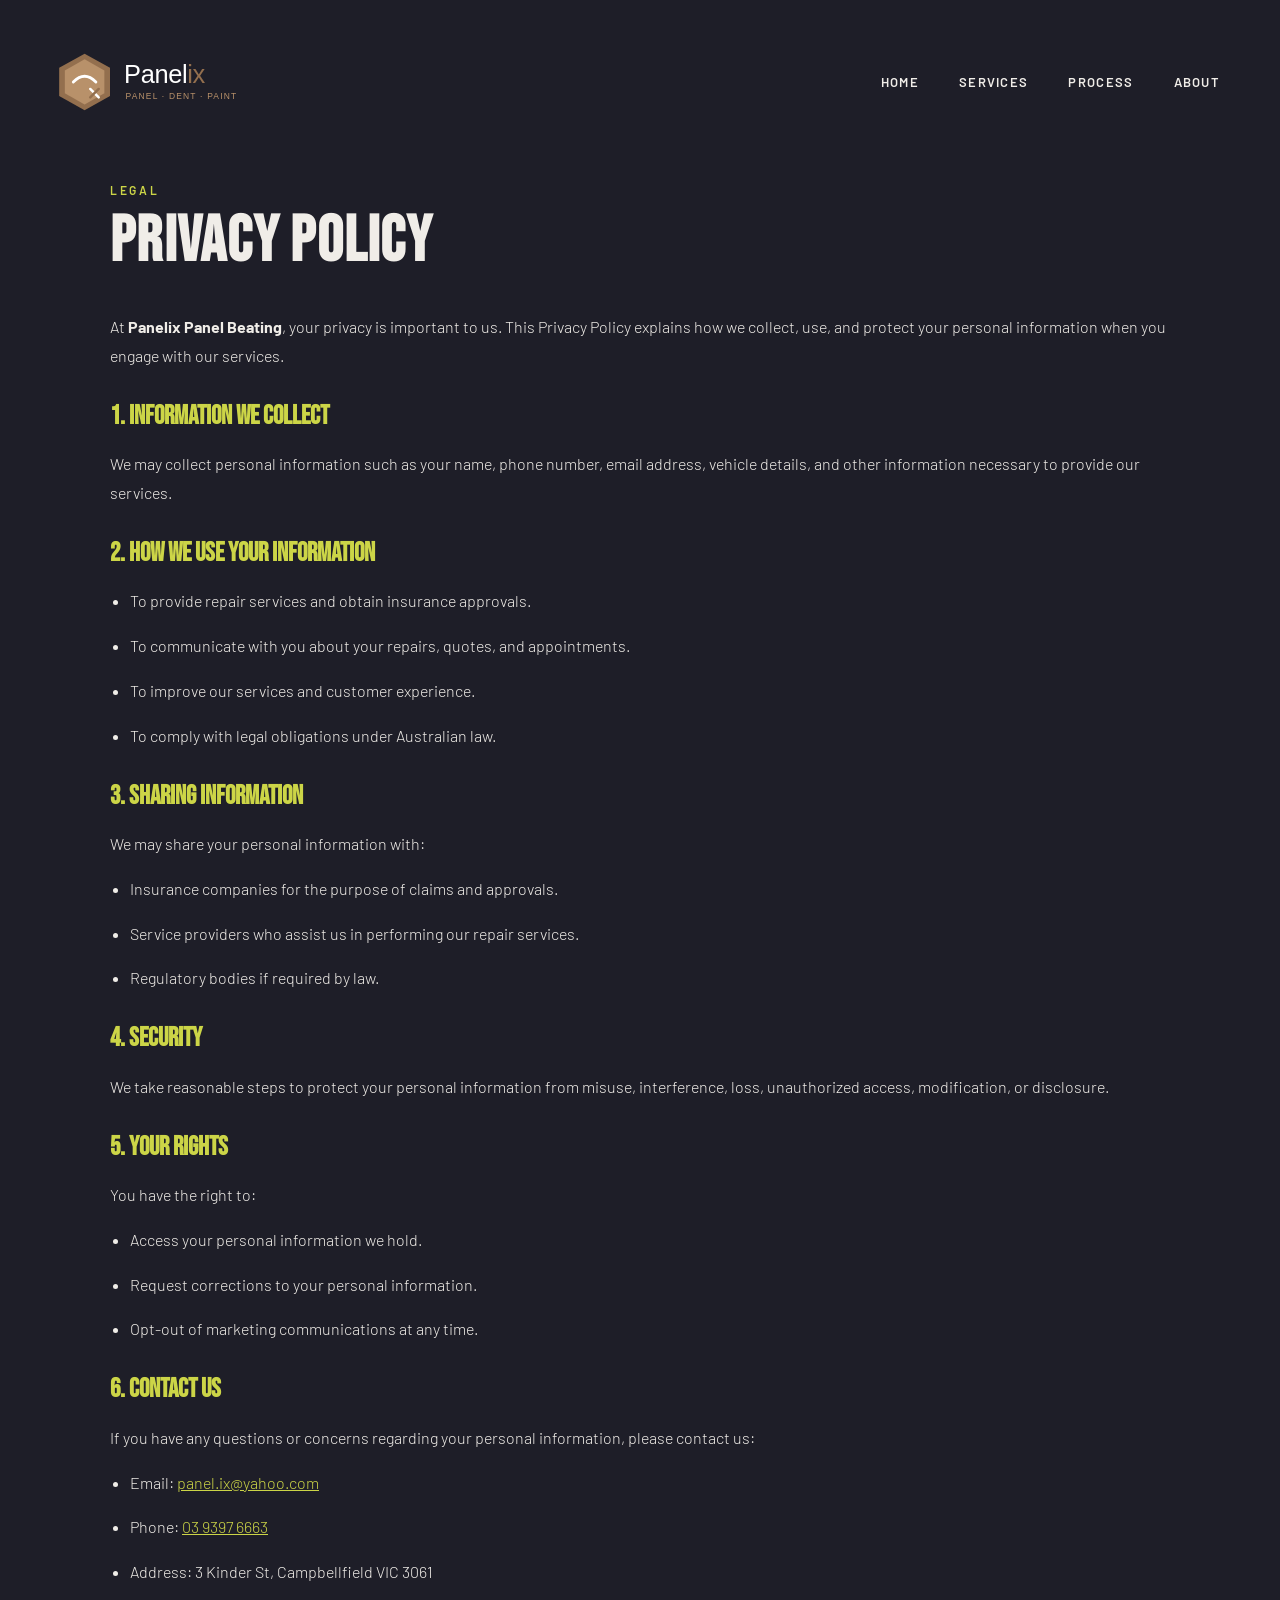
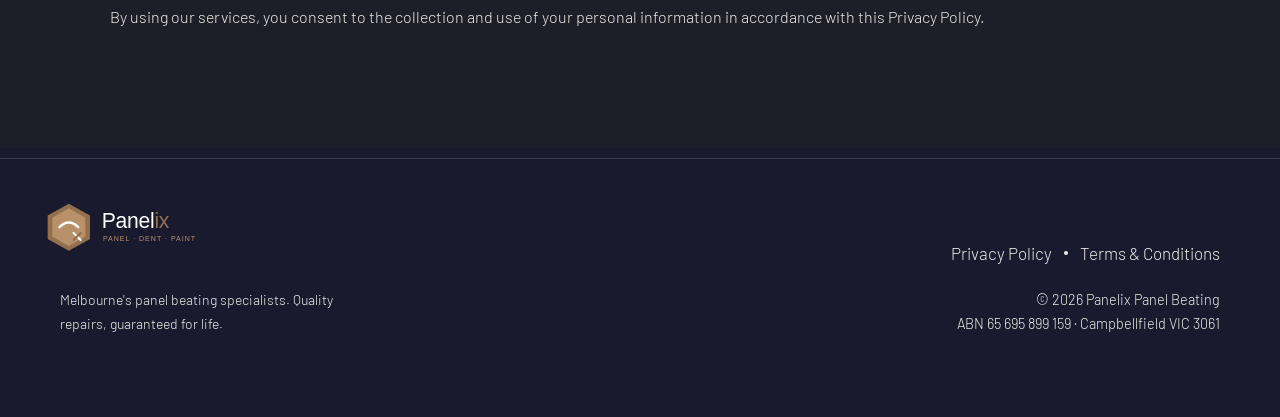
==== privacy.html @ 253bd494 "main pages updated" ====
<!DOCTYPE html>
<html lang="en">
<head>
  <meta charset="UTF-8" />
  <meta name="viewport" content="width=device-width, initial-scale=1.0" />
  <title>Panelix: Privacy </title>
  <link rel="stylesheet" href="css_sheet/styles.css" />
  <link rel="preconnect" href="https://fonts.googleapis.com" />
  <link rel="preconnect" href="https://fonts.gstatic.com" crossorigin />
  <link href="https://fonts.googleapis.com/css2?family=Bebas+Neue&family=Barlow:ital,wght@0,300;0,400;0,600;1,300&display=swap" rel="stylesheet" />
</head>
<body>

  <!-- NAV -->
  <nav class="nav" id="navbar">

      <a href="index.html" class="logo">
        <img src="images/logo.svg"  alt="AI Privacy Consultancy Logo" class="logo-img">
      </a>

    <ul class="nav__links">
      <li><a href="index.html">Home</a></li>
      <li><a href="services.html">Services</a></li>
      <li><a href="process.html">Process</a></li>
      <li><a href="about.html">About</a></li>
    </ul>

    <button class="nav__hamburger" id="hamburger" aria-label="Toggle menu">
      <span></span><span></span><span></span>
    </button>
  </nav>

  <!-- Mobile Menu -->


  

  <!-- STATS STRIP -->

  <section class="privacy-policy" id="privacy-policy">
  <div class="section-header" style="margin-top: 80px; margin-left: 50px;">
    <p class="section-label">Legal</p>
    <h2 class="section-title">Privacy Policy</h2>
  </div>

  <div class="policy-content" style="margin-left: 50px; margin-right: 50px;">
    <p>At <strong>Panelix Panel Beating</strong>, your privacy is important to us. This Privacy Policy explains how we collect, use, and protect your personal information when you engage with our services.</p>

    <h3>1. Information We Collect</h3>
    <p>We may collect personal information such as your name, phone number, email address, vehicle details, and other information necessary to provide our services.</p>

    <h3>2. How We Use Your Information</h3>
    <ul>
      <li>To provide repair services and obtain insurance approvals.</li>
      <li>To communicate with you about your repairs, quotes, and appointments.</li>
      <li>To improve our services and customer experience.</li>
      <li>To comply with legal obligations under Australian law.</li>
    </ul>

    <h3>3. Sharing Information</h3>
    <p>We may share your personal information with:</p>
    <ul>
      <li>Insurance companies for the purpose of claims and approvals.</li>
      <li>Service providers who assist us in performing our repair services.</li>
      <li>Regulatory bodies if required by law.</li>
    </ul>

    <h3>4. Security</h3>
    <p>We take reasonable steps to protect your personal information from misuse, interference, loss, unauthorized access, modification, or disclosure.</p>

    <h3>5. Your Rights</h3>
    <p>You have the right to:</p>
    <ul>
      <li>Access your personal information we hold.</li>
      <li>Request corrections to your personal information.</li>
      <li>Opt-out of marketing communications at any time.</li>
    </ul>

    <h3>6. Contact Us</h3>
    <p>If you have any questions or concerns regarding your personal information, please contact us:</p>
    <ul>
      <li>Email: <a href="mailto:panel.ix@yahoo.com">panel.ix@yahoo.com</a></li>
      <li>Phone: <a href="tel:0393976663">03 9397 6663</a></li>
      <li>Address: 3 Kinder St, Campbellfield VIC 3061</li>
    </ul>

    <p>By using our services, you consent to the collection and use of your personal information in accordance with this Privacy Policy.</p>
  </div>
</section>
  
 <!-- FOOTER -->
<footer class="footer">
  <div class="footer__top" style="margin-top: -40px;">

    <!-- LEFT -->
    <div class="footer__brand">
      <a href="index.html" class="logo">
        <img src="images/logo.svg" alt="Panelix" class="logo-img">
      </a>
      <p>
        Melbourne's panel beating specialists. 
        Quality repairs, guaranteed for life.
      </p>
    </div>

    <!-- RIGHT -->
    <div class="footer__right" style="margin-top: 60px;">
      <div class="footer__bottom-links">
        <a href="privacy.html">Privacy Policy</a>
        <span class="footer__bottom-dot"></span>
        <a href="terms.html">Terms &amp; Conditions</a>
      </div>

      <div class="footer__bottom-info">
        <p>© 2026 Panelix Panel Beating</p>
        <p>ABN 65 695 899 159 · Campbellfield VIC 3061</p>
      </div>
    </div>

  </div>
</footer>

  <script>
    // NAV scroll effect
    const navbar = document.getElementById('navbar');
    window.addEventListener('scroll', () => {
      navbar.classList.toggle('nav--scrolled', window.scrollY > 60);
    });

    // Hamburger menu
    const hamburger = document.getElementById('hamburger');
    const mobileMenu = document.getElementById('mobileMenu');
    hamburger.addEventListener('click', () => {
      hamburger.classList.toggle('open');
      mobileMenu.classList.toggle('open');
    });
    document.querySelectorAll('.mobile-link').forEach(link => {
      link.addEventListener('click', () => {
        hamburger.classList.remove('open');
        mobileMenu.classList.remove('open');
      });
    });

    // Scroll reveal
    const revealEls = document.querySelectorAll('.reveal');
    const revealObserver = new IntersectionObserver((entries) => {
      entries.forEach(e => {
        if (e.isIntersecting) {
          e.target.classList.add('revealed');
          revealObserver.unobserve(e.target);
        }
      });
    }, { threshold: 0.12 });
    revealEls.forEach(el => revealObserver.observe(el));

    // Counter animation
    const counters = document.querySelectorAll('.counter');
    const counterObserver = new IntersectionObserver((entries) => {
      entries.forEach(e => {
        if (e.isIntersecting) {
          const target = +e.target.dataset.target;
          let current = 0;
          const step = target / 60;
          const tick = () => {
            current = Math.min(current + step, target);
            e.target.textContent = Math.floor(current).toLocaleString() + (target >= 100 ? '' : '+');
            if (current < target) requestAnimationFrame(tick);
            else e.target.textContent = target.toLocaleString() + (target < 100 ? '+' : (target === 98 ? '%' : '+'));
          };
          tick();
          counterObserver.unobserve(e.target);
        }
      });
    }, { threshold: 0.5 });
    counters.forEach(c => counterObserver.observe(c));

    // Spark particles
    const sparksContainer = document.getElementById('sparks');
    function createSpark() {
      const spark = document.createElement('div');
      spark.className = 'spark';
      spark.style.left = Math.random() * 100 + '%';
      spark.style.animationDuration = (Math.random() * 2 + 1) + 's';
      spark.style.animationDelay = Math.random() * 0.5 + 's';
      spark.style.width = spark.style.height = (Math.random() * 4 + 2) + 'px';
      sparksContainer.appendChild(spark);
      spark.addEventListener('animationend', () => spark.remove());
    }
    setInterval(createSpark, 300);

    // Form submit
    document.getElementById('contactForm').addEventListener('submit', function(e) {
      e.preventDefault();
      document.getElementById('formSuccess').classList.add('visible');
      this.reset();
      setTimeout(() => document.getElementById('formSuccess').classList.remove('visible'), 5000);
    });

    // Smooth scroll for anchor links
    document.querySelectorAll('a[href^="#"]').forEach(anchor => {
      anchor.addEventListener('click', function(e) {
        e.preventDefault();
        const target = document.querySelector(this.getAttribute('href'));
        if (target) target.scrollIntoView({ behavior: 'smooth', block: 'start' });
      });
    });
  </script>
</body>
</html>
---- css_sheet/styles.css ----
/* ======================================
   IRONFORGE PANEL BEATING — STYLESHEET
   ====================================== */

/* --- TOKENS --- */
:root {
  --steel-darkest: #1a1a2e;
  --steel-dark: #14141a;
  --steel-mid: #1e1e28;
  --steel-light: #2c2c3a;
  --steel-border: #3a3a4a;
  --spark: #ccd547;
  --spark-bright: #fb923c;
  --spark-glow: rgba(249, 115, 22, 0.25);
  --text-primary: #f0ede8;
  --text-secondary: #f0ede8;
  --text-muted: #f0ede8;
  --font-display: 'Bebas Neue', sans-serif;
  --font-body: 'Barlow', sans-serif;
  --radius: 4px;
  --transition: 0.35s cubic-bezier(0.25, 0.46, 0.45, 0.94);
}

/* --- RESET --- */
*, *::before, *::after { box-sizing: border-box; margin: 0; padding: 0; }
html { scroll-behavior: smooth; }
body {
  background: var(--steel-darkest);
  color: var(--text-primary);
  font-family: var(--font-body);
  font-weight: 300;
  font-size: 17px;
  line-height: 1.7;
  overflow-x: hidden;
}
a { color: inherit; text-decoration: none; }
img { display: block; max-width: 100%; }
ul { list-style: none; }
input, textarea, select {
  font-family: var(--font-body);
  font-size: 15px;
}

/* --- SCROLLBAR --- */
::-webkit-scrollbar { width: 6px; }
::-webkit-scrollbar-track { background: var(--steel-dark); }
::-webkit-scrollbar-thumb { background: var(--spark); border-radius: 3px; }

/* ======================================
   TYPOGRAPHY HELPERS
   ====================================== */
.section-label {
  font-family: var(--font-body);
  font-size: 12px;
  font-weight: 600;
  letter-spacing: 0.22em;
  text-transform: uppercase;
  color: var(--spark);
  margin-bottom: 16px;
}
.section-title {
  font-family: var(--font-display);
  font-size: clamp(3rem, 6vw, 5.5rem);
  line-height: 0.95;
  letter-spacing: 0.02em;
  color: var(--text-primary);
  margin-bottom: 32px;
}
.section-title span {
  color: var(--spark);
}

/* ======================================
   REVEAL ANIMATIONS
   ====================================== */
.reveal {
  opacity: 0;
  transform: translateY(36px);
  transition: opacity 0.7s ease, transform 0.7s ease;
}
.reveal--delay-1 { transition-delay: 0.12s; }
.reveal--delay-2 { transition-delay: 0.24s; }
.reveal--delay-3 { transition-delay: 0.36s; }
.revealed {
  opacity: 1;
  transform: translateY(0);
}

/* ======================================
   BUTTONS
   ====================================== */
.btn {
  display: inline-flex;
  align-items: center;
  gap: 10px;
  padding: 14px 34px;
  font-family: var(--font-body);
  font-size: 14px;
  font-weight: 600;
  letter-spacing: 0.1em;
  text-transform: uppercase;
  border-radius: var(--radius);
  cursor: pointer;
  transition: var(--transition);
  border: 2px solid transparent;
  position: relative;
  overflow: hidden;
}
.btn::after {
  content: '';
  position: absolute;
  inset: 0;
  background: rgba(255,255,255,0.06);
  opacity: 0;
  transition: opacity 0.2s;
}
.btn:hover::after { opacity: 1; }
.btn--primary {
  background: var(--spark);
  color: #000;
  border-color: var(--spark);
}
.btn--primary:hover {
  background: var(--spark-bright);
  border-color: var(--spark-bright);
  transform: translateY(-2px);
  box-shadow: 0 8px 30px var(--spark-glow);
}
.btn--ghost {
  background: transparent;
  color: var(--text-primary);
  border-color: var(--steel-border);
}
.btn--ghost:hover {
  border-color: var(--spark);
  color: var(--spark);
  transform: translateY(-2px);
}
.btn--full { width: 100%; justify-content: center; }

/* ======================================
   NAVBAR
   ====================================== */
.nav {
  position: fixed;
  top: 0; left: 0; right: 0;
  z-index: 100;
  display: flex;
  align-items: center;
  justify-content: space-between;
  padding: 24px 60px;
  transition: background 0.4s ease, padding 0.4s ease, box-shadow 0.4s ease;
}
.nav--scrolled {
  background: rgba(13, 13, 15, 0.95);
  backdrop-filter: blur(12px);
  padding: 16px 60px;
  box-shadow: 0 4px 40px rgba(0,0,0,0.6);
  border-bottom: 1px solid var(--steel-border);
}
.nav__logo {
  display: flex;
  align-items: center;
  gap: 10px;
  font-family: var(--font-display);
  font-size: 1.8rem;
  letter-spacing: 0.05em;
  color: var(--text-primary);
}
.nav__logo-icon {
  color: var(--spark);
  display: inline-block;
  animation: spinSlow 8s linear infinite;
}
@keyframes spinSlow { to { transform: rotate(360deg); } }
.nav__links {
  display: flex;
  gap: 40px;
}
.nav__links a {
  font-size: 13px;
  font-weight: 600;
  letter-spacing: 0.1em;
  text-transform: uppercase;
  color: var(--text-secondary);
  transition: color 0.25s;
  position: relative;
}
.nav__links a::after {
  content: '';
  position: absolute;
  bottom: -4px; left: 0;
  width: 0; height: 2px;
  background: var(--spark);
  transition: width 0.3s;
}
.nav__links a:hover { color: var(--text-primary); }
.nav__links a:hover::after { width: 100%; }
.nav__cta {
  font-size: 13px;
  font-weight: 600;
  letter-spacing: 0.08em;
  text-transform: uppercase;
  color: var(--spark);
  border: 1.5px solid var(--spark);
  padding: 8px 22px;
  border-radius: var(--radius);
  transition: var(--transition);
}
.nav__cta:hover {
  background: var(--spark);
  color: #000;
}
.nav__hamburger {
  display: none;
  flex-direction: column;
  gap: 5px;
  background: none;
  border: none;
  cursor: pointer;
  padding: 4px;
}
.nav__hamburger span {
  display: block;
  width: 26px; height: 2px;
  background: var(--text-primary);
  transition: var(--transition);
  transform-origin: center;
}
.nav__hamburger.open span:nth-child(1) { transform: translateY(7px) rotate(45deg); }
.nav__hamburger.open span:nth-child(2) { opacity: 0; }
.nav__hamburger.open span:nth-child(3) { transform: translateY(-7px) rotate(-45deg); }

/* Mobile Menu */
.mobile-menu {
  position: fixed;
  top: 0; left: 0; right: 0;
  background: var(--steel-dark);
  z-index: 99;
  padding: 90px 40px 40px;
  transform: translateY(-100%);
  transition: transform 0.4s cubic-bezier(0.77, 0, 0.18, 1);
  border-bottom: 2px solid var(--spark);
}
.mobile-menu.open { transform: translateY(0); }
.mobile-menu ul { display: flex; flex-direction: column; gap: 20px; }
.mobile-link {
  font-family: var(--font-display);
  font-size: 2rem;
  color: var(--text-secondary);
  transition: color 0.2s;
}
.mobile-link:hover { color: var(--spark); }
.mobile-link--cta {
  color: var(--spark);
  border: 1.5px solid var(--spark);
  padding: 12px 30px;
  display: inline-block;
  margin-top: 10px;
  font-size: 1.4rem;
}

.logo-img {
  width: 550px;   /* adjust as needed */
  margin-left: -70px;
  height: auto;   /* keeps aspect ratio */
}

/* ======================================
   HERO
   ====================================== */
.hero {
  min-height: 100vh;
  display: flex;
  align-items: center;
  position: relative;
  overflow: hidden;
  padding: 140px 60px 80px;
  background:
    radial-gradient(ellipse 60% 70% at 70% 50%, rgba(249,115,22,0.07) 0%, transparent 65%),
    linear-gradient(160deg, var(--steel-darkest) 0%, #111118 100%);
}

/* Noise texture overlay */
.hero__noise {
  position: absolute;
  inset: 0;
  background-image: url("data:image/svg+xml,%3Csvg viewBox='0 0 256 256' xmlns='http://www.w3.org/2000/svg'%3E%3Cfilter id='noise'%3E%3CfeTurbulence type='fractalNoise' baseFrequency='0.9' numOctaves='4' stitchTiles='stitch'/%3E%3C/filter%3E%3Crect width='100%25' height='100%25' filter='url(%23noise)' opacity='0.04'/%3E%3C/svg%3E");
  pointer-events: none;
  opacity: 0.4;
}

/* Diagonal rule lines */
.hero::before {
  content: '';
  position: absolute;
  top: -10%; right: -5%;
  width: 55%;
  height: 120%;
  background: repeating-linear-gradient(
    -55deg,
    transparent,
    transparent 40px,
    rgba(255,255,255,0.018) 40px,
    rgba(255,255,255,0.018) 41px
  );
  pointer-events: none;
}

/* Sparks */
.hero__sparks {
  position: absolute;
  inset: 0;
  pointer-events: none;
  overflow: hidden;
}
.spark {
  position: absolute;
  bottom: 30%;
  border-radius: 50%;
  background: var(--spark);
  box-shadow: 0 0 6px 2px var(--spark-glow);
  animation: sparkRise linear forwards;
}
@keyframes sparkRise {
  0%   { transform: translate(0, 0) scale(1); opacity: 1; }
  60%  { opacity: 0.8; }
  100% { transform: translate(calc(var(--dx, 40px)), -200px) scale(0); opacity: 0; }
}
.spark { --dx: calc((var(--r, 0.5) - 0.5) * 120px); }

.hero__content {
  position: relative;
  z-index: 2;
  max-width: 760px;
}
.hero__eyebrow {
  font-size: 13px;
  font-weight: 600;
  letter-spacing: 0.2em;
  text-transform: uppercase;
  color: var(--spark);
  margin-bottom: 20px;
}
.hero__title {
  font-family: var(--font-display);
  font-size: clamp(4rem, 9vw, 9rem);
  line-height: 0.9;
  letter-spacing: 0.02em;
  color: var(--text-primary);
  margin-bottom: 28px;
}
.hero__title--accent { color: var(--spark); }
.hero__sub {
  font-size: 18px;
  color: var(--text-secondary);
  max-width: 520px;
  margin-bottom: 44px;
  font-weight: 300;
}
.hero__actions {
  display: flex;
  gap: 16px;
  flex-wrap: wrap;
}

/* Badge */
.hero__badge {
  position: absolute;
  right: 100px;
  top: 50%;
  transform: translateY(-50%);
  width: 160px; height: 160px;
  display: flex;
  align-items: center;
  justify-content: center;
  z-index: 2;
}
.hero__badge-ring {
  position: absolute;
  inset: 0;
  border: 2px dashed var(--spark);
  border-radius: 50%;
  opacity: 0.5;
  animation: rotateSlow 20s linear infinite;
}
@keyframes rotateSlow { to { transform: rotate(360deg); } }
.hero__badge::before {
  content: '';
  position: absolute;
  inset: 10px;
  border: 1px solid var(--steel-border);
  border-radius: 50%;
}
.hero__badge-text {
  text-align: center;
  position: relative;
  z-index: 1;
}
.hero__badge-text span {
  display: block;
  font-family: var(--font-display);
  font-size: 3.2rem;
  color: var(--spark);
  line-height: 1;
}
.hero__badge-text small {
  font-size: 12px;
  font-weight: 600;
  letter-spacing: 0.1em;
  text-transform: uppercase;
  color: var(--text-secondary);
  line-height: 1.4;
}

/* Scroll hint */
.hero__scroll-hint {
  position: absolute;
  bottom: 40px; left: 60px;
  display: flex;
  align-items: center;
  gap: 14px;
  font-size: 11px;
  font-weight: 600;
  letter-spacing: 0.18em;
  text-transform: uppercase;
  color: var(--text-muted);
  z-index: 2;
}
.hero__scroll-line {
  width: 60px;
  height: 1px;
  background: var(--steel-border);
  position: relative;
  overflow: hidden;
}
.hero__scroll-line::after {
  content: '';
  position: absolute;
  top: 0; left: -100%;
  width: 100%; height: 100%;
  background: var(--spark);
  animation: scrollSlide 2s ease-in-out infinite;
}
@keyframes scrollSlide {
  0%   { left: -100%; }
  50%  { left: 0%; }
  100% { left: 100%; }
}

/* ======================================
   STATS
   ====================================== */
.stats {
  display: flex;
  align-items: center;
  justify-content: center;
  gap: 0;
  padding: 60px;
  background: var(--steel-mid);
  border-top: 1px solid var(--steel-border);
  border-bottom: 1px solid var(--steel-border);
  flex-wrap: wrap;
}
.stats__item {
  display: flex;
  flex-direction: column;
  align-items: center;
  gap: 6px;
  padding: 20px 60px;
  text-align: center;
  flex: 1;
  min-width: 160px;
}
.stats__item strong {
  font-family: var(--font-display);
  font-size: 3.5rem;
  color: var(--spark);
  line-height: 1;
}
.stats__item span {
  font-size: 13px;
  font-weight: 600;
  letter-spacing: 0.08em;
  text-transform: uppercase;
  color: var(--text-muted);
}
.stats__divider {
  width: 1px;
  height: 60px;
  background: var(--steel-border);
}

/* ======================================
   SERVICES
   ====================================== */
.services {
  padding: 120px 60px;
  max-width: 1300px;
  margin: 0 auto;
}
.services__header {
  margin-bottom: 80px;
}
.services__grid {
  display: grid;
  grid-template-columns: repeat(4, 1fr);
  gap: 2px;
  background: var(--steel-border);
}
.service-card {
  background: var(--steel-dark);
  padding: 30px 20px;
  position: relative;
  overflow: hidden;
  transition: background 0.3s ease, transform 0.3s ease;
}
.service-card:hover {
  background: var(--steel-mid);
  transform: translateY(-4px);
  z-index: 1;
}
.service-card::before {
  content: '';
  position: absolute;
  top: 0; left: 0;
  width: 0; height: 3px;
  background: var(--spark);
  transition: width 0.4s ease;
}
.service-card:hover::before { width: 100%; }
.service-card__num {
  font-family: var(--font-display);
  font-size: 4rem;
  color: var(--steel-light);
  line-height: 1;
  margin-bottom: 16px;
  transition: color 0.3s;
}
.service-card:hover .service-card__num { color: var(--spark); opacity: 0.4; }
.service-card__icon {
  font-size: 2rem;
  margin-bottom: 20px;
  display: block;
}
.service-card h3 {
  font-family: var(--font-display);
  font-size: 1.8rem;
  letter-spacing: 0.04em;
  color: var(--text-primary);
  margin-bottom: 14px;
}
.service-card p {
  font-size: 15px;
  color: var(--text-secondary);
  line-height: 1.7;
}
.service-card__bar {
  position: absolute;
  bottom: 0; left: 0;
  height: 2px;
  width: 0;
  background: linear-gradient(90deg, var(--spark), transparent);
  transition: width 0.6s ease;
}
.service-card:hover .service-card__bar { width: 100%; }

/* ======================================
   ABOUT
   ====================================== */
.about {
  display: grid;
  grid-template-columns: 1fr 1fr;
  gap: 80px;
  padding: 120px 60px;
  max-width: 1300px;
  margin: 0 auto;
  align-items: center;
}
.about__image-block {
  position: relative;
  aspect-ratio: 4/5;
  max-width: 420px;
}
.about__image-accent {
  position: absolute;
  top: -20px; left: -20px;
  right: 20px; bottom: 20px;
  border: 1px solid var(--spark);
  opacity: 0.3;
  border-radius: var(--radius);
}
.about__image-inner {
  position: absolute;
  inset: 0;
  background: var(--steel-mid);
  border-radius: var(--radius);
  display: flex;
  align-items: center;
  justify-content: center;
  border: 1px solid var(--steel-border);
  overflow: hidden;
}
.about__image-inner::before {
  content: '';
  position: absolute;
  inset: 0;
  background: repeating-linear-gradient(
    45deg,
    transparent,
    transparent 20px,
    rgba(255,255,255,0.015) 20px,
    rgba(255,255,255,0.015) 21px
  );
}
.about__workshop-visual {
  text-align: center;
  position: relative;
  z-index: 1;
}
.workshop-icon {
  font-size: 5rem;
  display: block;
  margin-bottom: 20px;
  animation: wrenchRock 3s ease-in-out infinite;
}
@keyframes wrenchRock {
  0%, 100% { transform: rotate(-10deg); }
  50% { transform: rotate(10deg); }
}
.about__workshop-visual p {
  font-family: var(--font-display);
  font-size: 2.5rem;
  color: var(--spark);
}
.about__workshop-sub {
  font-size: 14px !important;
  font-family: var(--font-body) !important;
  color: var(--text-muted) !important;
  font-weight: 600;
  letter-spacing: 0.1em;
  text-transform: uppercase;
  margin-top: 8px !important;
}
.about__body {
  color: var(--text-secondary);
  margin-bottom: 18px;
  font-size: 16px;
}
.about__body strong { color: var(--spark); font-weight: 600; }
.about__features {
  display: flex;
  flex-direction: column;
  gap: 14px;
}
.about__features li {
  display: flex;
  align-items: center;
  gap: 14px;
  font-size: 15px;
  font-weight: 400;
  color: var(--text-secondary);
}
.feature-dot {
  width: 8px; height: 8px;
  background: var(--spark);
  border-radius: 50%;
  flex-shrink: 0;
  box-shadow: 0 0 8px var(--spark-glow);
}

/* ======================================
   PROCESS
   ====================================== */
.process {
  padding: 120px 60px;
  background: var(--steel-dark);
  border-top: 1px solid var(--steel-border);
  border-bottom: 1px solid var(--steel-border);
}
.process__header {
  max-width: 1300px;
  margin: 0 auto 80px;
}
.process__steps {
  max-width: 1300px;
  margin: 0 auto;
  display: grid;
  grid-template-columns: repeat(4, 1fr);
  gap: 0;
}
.process__step {
  padding: 40px 30px;
  border-left: 1px solid var(--steel-border);
  position: relative;
  transition: background 0.3s;
}
.process__step:first-child { border-left: none; }
.process__step:hover { background: rgba(249,115,22,0.04); }
.process__step-num {
  font-family: var(--font-display);
  font-size: 5rem;
  color: var(--steel-light);
  line-height: 1;
  margin-bottom: 20px;
  transition: color 0.3s;
}
.process__step:hover .process__step-num { color: var(--spark); opacity: 0.5; }
.process__step h3 {
  font-family: var(--font-display);
  font-size: 1.5rem;
  letter-spacing: 0.03em;
  color: var(--text-primary);
  margin-bottom: 12px;
}
.process__step p {
  font-size: 14px;
  color: var(--text-muted);
  line-height: 1.7;
}
.process__step-arrow {
  position: absolute;
  top: 40px; right: -16px;
  font-size: 1.2rem;
  color: var(--spark);
  z-index: 1;
  background: var(--steel-dark);
  padding: 4px 0;
}
.process__step-arrow.last { display: none; }

/* ======================================
   CONTACT
   ====================================== */
.contact {
  display: grid;
  grid-template-columns: 1fr 1.2fr;
  gap: 80px;
  padding: 120px 60px;
  max-width: 1300px;
  margin: 0 auto;
  align-items: start;
}
.contact__info {
  display: flex;
  flex-direction: column;
  gap: 30px;
  margin-top: 20px;
}
.contact__info-item {
  display: flex;
  gap: 20px;
  align-items: flex-start;
}
.contact__info-icon {
  font-size: 1.4rem;
  width: 48px; height: 48px;
  background: var(--steel-mid);
  border: 1px solid var(--steel-border);
  border-radius: var(--radius);
  display: flex;
  align-items: center;
  justify-content: center;
  flex-shrink: 0;
}
.contact__info-item strong {
  display: block;
  font-size: 13px;
  font-weight: 700;
  letter-spacing: 0.08em;
  text-transform: uppercase;
  color: var(--spark);
  margin-bottom: 4px;
}
.contact__info-item p {
  font-size: 15px;
  color: var(--text-secondary);
  line-height: 1.6;
}

/* Form */
.contact__form {
  background: var(--steel-dark);
  border: 1px solid var(--steel-border);
  border-radius: var(--radius);
  padding: 50px;
}
.form__row {
  display: grid;
  grid-template-columns: 1fr 1fr;
  gap: 20px;
}
.form__group {
  display: flex;
  flex-direction: column;
  gap: 8px;
  margin-bottom: 20px;
}
.form__group label {
  font-size: 12px;
  font-weight: 700;
  letter-spacing: 0.12em;
  text-transform: uppercase;
  color: var(--text-secondary);
}
.form__group input,
.form__group select,
.form__group textarea {
  background: var(--steel-mid);
  border: 1.5px solid var(--steel-border);
  border-radius: var(--radius);
  padding: 14px 18px;
  color: var(--text-primary);
  outline: none;
  transition: border-color 0.25s, box-shadow 0.25s;
  resize: vertical;
}
.form__group input:focus,
.form__group select:focus,
.form__group textarea:focus {
  border-color: var(--spark);
  box-shadow: 0 0 0 3px var(--spark-glow);
}
.form__group input::placeholder,
.form__group textarea::placeholder {
  color: var(--text-muted);
}
.form__group select option {
  background: var(--steel-mid);
  color: var(--text-primary);
}
.form__success {
  margin-top: 16px;
  padding: 14px 20px;
  background: rgba(34, 197, 94, 0.1);
  border: 1px solid rgba(34, 197, 94, 0.3);
  border-radius: var(--radius);
  color: #4ade80;
  font-size: 14px;
  font-weight: 600;
  display: none;
}
.form__success.visible { display: block; animation: fadeIn 0.4s ease; }
@keyframes fadeIn { from { opacity: 0; transform: translateY(-8px); } to { opacity: 1; transform: translateY(0); } }

/* ======================================
   FOOTER
   ====================================== */
.footer {
  background: var(--steel-darkest);
  border-top: 1px solid var(--steel-border);
  margin-top: 10px;
  margin-bottom: 10px;
}
.footer__top {
  display: grid;
  grid-template-columns: 2fr 1fr 1fr;
  gap: 60px;
  margin-bottom: 10px;
}
.footer__logo {
  font-family: var(--font-display);
  font-size: 2rem;
  color: var(--text-primary);
  display: block;
  margin-bottom: 16px;
}
.footer__brand p {
  font-size: 14px;
  color: var(--text-muted);
  max-width: 300px;
  line-height: 1.7;
}
.footer__links h4 {
  font-size: 12px;
  font-weight: 700;
  letter-spacing: 0.15em;
  text-transform: uppercase;
  color: var(--spark);
  margin-bottom: 20px;
}
.footer__links ul {
  display: flex;
  flex-direction: column;
  gap: 12px;
}
.footer__links a {
  font-size: 14px;
  color: var(--text-muted);
  transition: color 0.2s;
}
.footer__links a:hover { color: var(--text-primary); }
.footer__bottom {
  display: flex;
  justify-content: space-between;
  align-items: center;
  padding-top: 10px;
  border-top: 1px solid var(--steel-border);
  font-size: 13px;
  color: var(--text-muted);
  gap: 20px;
  flex-wrap: wrap;
  margin-bottom: 10px;
}

/* ======================================
   RESPONSIVE
   ====================================== */
@media (max-width: 1100px) {
  .services__grid { grid-template-columns: repeat(2, 1fr); }
  .process__steps { grid-template-columns: repeat(2, 1fr); }
  .process__step { border-left: 1px solid var(--steel-border); }
  .process__step-arrow { display: none; }
  .hero__badge { right: 40px; }
}

@media (max-width: 900px) {
  .nav { padding: 20px 30px; }
  .nav--scrolled { padding: 14px 30px; }
  .nav__links, .nav__cta { display: none; }
  .nav__hamburger { display: flex; }
  .hero { padding: 120px 30px 80px; }
  .hero__badge { display: none; }
  .about {
    grid-template-columns: 1fr;
    gap: 50px;
    padding: 80px 30px;
  }
  .about__image-block { max-width: 100%; aspect-ratio: 16/9; }
  .contact {
    grid-template-columns: 1fr;
    padding: 80px 30px;
  }
  .footer__top { grid-template-columns: 1fr 1fr; gap: 40px; }
  .footer { padding: 60px 30px 30px; }
}

@media (max-width: 640px) {
  .services { padding: 80px 20px; }
  .services__grid { grid-template-columns: 1fr; }
  .stats { padding: 40px 20px; }
  .stats__item { padding: 20px 30px; }
  .stats__divider { display: none; }
  .process { padding: 80px 20px; }
  .process__steps { grid-template-columns: 1fr; }
  .footer__top { grid-template-columns: 1fr; }
  .hero__title { font-size: 3.5rem; }
  .form__row { grid-template-columns: 1fr; }
  .contact__form { padding: 30px 20px; }
  .hero__scroll-hint { display: none; }
}

    /* ── Services page additions only ──
       All colours, fonts, buttons, nav, footer
       and reveal animations come from styles.css  */

    /* Hero */
    .sv-hero {
      min-height: 60vh;
      display: flex;
      align-items: flex-end;
      position: relative;
      overflow: hidden;
      padding: 160px 60px 80px;
      background:
        radial-gradient(ellipse 50% 80% at 20% 60%, rgba(249,115,22,0.09) 0%, transparent 60%),
        linear-gradient(160deg, var(--steel-darkest) 0%, #111118 100%);
    }
    .sv-hero::before {
      content: '';
      position: absolute;
      top: -10%; left: -5%;
      width: 55%; height: 120%;
      background: repeating-linear-gradient(
        -55deg, transparent, transparent 40px,
        rgba(255,255,255,0.018) 40px, rgba(255,255,255,0.018) 41px
      );
      pointer-events: none;
    }
    .sv-hero__content { position: relative; z-index: 2; }
    .sv-hero__title {
      font-family: var(--font-display);
      font-size: clamp(4rem, 10vw, 10rem);
      line-height: 0.88;
      letter-spacing: 0.02em;
      color: var(--text-primary);
      margin-bottom: 24px;
    }
    .sv-hero__title span { color: var(--spark); }
    .sv-hero__sub {
      font-size: 17px;
      font-weight: 300;
      color: var(--text-secondary);
      max-width: 540px;
      line-height: 1.7;
    }

    /* Intro band */
    .sv-intro {
      display: grid;
      grid-template-columns: 1fr 1fr;
      gap: 80px;
      padding: 80px 60px;
      border-top: 1px solid var(--steel-border);
      border-bottom: 1px solid var(--steel-border);
      background: var(--steel-mid);
    }
    .sv-intro__heading {
      font-family: var(--font-display);
      font-size: clamp(2rem, 4vw, 3.5rem);
      line-height: 1;
      color: var(--text-primary);
    }
    .sv-intro__body {
      font-size: 16px;
      color: var(--text-secondary);
      line-height: 1.8;
      border-left: 2px solid var(--spark);
      padding-left: 28px;
      display: flex;
      align-items: center;
    }

    /* Category block */
    .sv-category {
      padding: 0 60px 80px;
      max-width: 1300px;
      margin: 0 auto;
    }
    .sv-category__header {
      display: flex;
      align-items: flex-end;
      justify-content: space-between;
      gap: 20px;
      padding: 60px 0 28px;
      border-bottom: 1px solid var(--steel-border);
    }
    .sv-category__num {
      font-family: var(--font-display);
      font-size: 6rem;
      line-height: 1;
      color: var(--steel-light);
      user-select: none;
      flex-shrink: 0;
    }
    .sv-category__name {
      font-family: var(--font-display);
      font-size: clamp(1.8rem, 3.5vw, 3rem);
      letter-spacing: 0.04em;
      color: var(--text-primary);
      flex: 1;
    }
    .sv-category__tag {
      font-size: 11px;
      font-weight: 700;
      letter-spacing: 0.18em;
      text-transform: uppercase;
      color: var(--spark);
      border: 1.5px solid var(--steel-border);
      padding: 6px 14px;
      border-radius: var(--radius);
      white-space: nowrap;
      flex-shrink: 0;
    }

    /* Service row */
    .sv-item {
      display: grid;
      grid-template-columns: 56px 1fr auto;
      align-items: start;
      gap: 28px;
      padding: 28px 0;
      border-bottom: 1px solid var(--steel-border);
      opacity: 0;
      transform: translateY(20px);
      transition: opacity 0.5s ease, transform 0.5s ease, background var(--transition);
    }
    .sv-item.revealed { opacity: 1; transform: translateY(0); }
    .sv-item:hover { background: rgba(249,115,22,0.03); }

    .sv-item__icon {
      width: 48px; height: 48px;
      display: flex; align-items: center; justify-content: center;
      border: 1px solid var(--steel-border);
      border-radius: var(--radius);
      color: var(--spark);
      flex-shrink: 0;
      margin-top: 4px;
      transition: border-color var(--transition), background var(--transition);
    }
    .sv-item:hover .sv-item__icon {
      border-color: var(--spark);
      background: var(--spark-glow);
    }
    .sv-item__icon svg {
      width: 20px; height: 20px;
      stroke: currentColor; fill: none;
      stroke-width: 1.5; stroke-linecap: round; stroke-linejoin: round;
    }

    .sv-item__title {
      font-family: var(--font-display);
      font-size: 1.7rem;
      letter-spacing: 0.04em;
      color: var(--text-primary);
      margin-bottom: 8px;
    }
    .sv-item__desc {
      font-size: 15px;
      line-height: 1.75;
      color: var(--text-secondary);
      max-width: 600px;
    }

    /* Expandable detail */
    .sv-item__detail {
      max-height: 0;
      overflow: hidden;
      opacity: 0;
      transition: max-height 0.45s ease, opacity 0.4s ease;
    }
    .sv-item.open .sv-item__detail { max-height: 320px; opacity: 1; }
    .sv-item__detail ul { padding-top: 16px; }
    .sv-item__detail li {
      font-size: 14px;
      color: var(--text-muted);
      padding: 8px 0 8px 20px;
      border-top: 1px solid var(--steel-border);
      position: relative;
    }
    .sv-item__detail li::before {
      content: '—';
      position: absolute; left: 0;
      color: var(--spark);
    }

    /* Toggle button */
    .sv-item__toggle {
      width: 36px; height: 36px;
      border: 1.5px solid var(--steel-border);
      border-radius: 50%;
      display: flex; align-items: center; justify-content: center;
      cursor: pointer; flex-shrink: 0; margin-top: 6px;
      background: none;
      color: var(--text-muted);
      transition: border-color var(--transition), background var(--transition), color var(--transition);
    }
    .sv-item__toggle svg {
      width: 14px; height: 14px;
      stroke: currentColor; fill: none; stroke-width: 2;
      transition: transform 0.3s;
    }
    .sv-item.open .sv-item__toggle {
      border-color: var(--spark);
      background: var(--spark-glow);
      color: var(--spark);
    }
    .sv-item.open .sv-item__toggle svg { transform: rotate(45deg); }

    /* Accent rule */
    .sv-rule {
      display: flex; align-items: center;
      padding: 0 60px;
      max-width: 1300px;
      margin: 0 auto;
    }
    .sv-rule::before { content: ''; display: block; width: 60px; height: 2px; background: var(--spark); flex-shrink: 0; }
    .sv-rule::after  { content: ''; display: block; flex: 1; height: 1px; background: var(--steel-border); }

    /* Stats strip — reuses .stats layout from styles.css but with spark bg */
    .sv-stats {
      background: var(--spark);
      padding: 60px;
      display: grid;
      grid-template-columns: repeat(4, 1fr);
      position: relative;
      overflow: hidden;
    }
    .sv-stats::before {
      content: 'PANELIX';
      position: absolute;
      font-family: var(--font-display);
      font-size: 18rem; line-height: 1;
      color: rgba(0,0,0,0.1);
      top: 50%; right: -2rem;
      transform: translateY(-50%);
      white-space: nowrap;
      pointer-events: none; user-select: none;
    }
    .sv-stat {
      position: relative; z-index: 1;
      padding: 0 40px;
      border-left: 1px solid rgba(0,0,0,0.15);
    }
    .sv-stat:first-child { border-left: none; padding-left: 0; }
    .sv-stat__num {
      font-family: var(--font-display);
      font-size: 4rem; line-height: 1;
      color: #fff;
    }
    .sv-stat__label {
      font-size: 12px; font-weight: 700;
      letter-spacing: 0.12em; text-transform: uppercase;
      color: rgba(255,255,255,0.7);
      margin-top: 6px;
    }

    /* CTA */
    .sv-cta {
      padding: 120px 60px;
      text-align: center;
      position: relative;
      overflow: hidden;
      border-top: 1px solid var(--steel-border);
    }
    .sv-cta::before {
      content: '';
      position: absolute; inset: 0;
      background: radial-gradient(ellipse at 50% 100%, rgba(249,115,22,0.08) 0%, transparent 60%);
      pointer-events: none;
    }
    .sv-cta__title {
      font-family: var(--font-display);
      font-size: clamp(3rem, 8vw, 7rem);
      line-height: 0.92;
      color: var(--text-primary);
      margin-bottom: 24px;
      position: relative;
    }
    .sv-cta__title span { color: var(--spark); }
    .sv-cta__sub {
      max-width: 480px;
      margin: 0 auto 40px;
      font-size: 16px; line-height: 1.7;
      color: var(--text-secondary);
      font-weight: 300;
      position: relative;
    }
    .sv-cta__btns {
      display: flex; gap: 16px;
      justify-content: center; flex-wrap: wrap;
      position: relative;
    }

    /* Responsive */
    @media (max-width: 900px) {
      .sv-hero { padding: 140px 30px 60px; }
      .sv-intro { grid-template-columns: 1fr; gap: 30px; padding: 60px 30px; }
      .sv-category { padding: 0 30px 60px; }
      .sv-stats { grid-template-columns: repeat(2, 1fr); gap: 40px; padding: 40px 30px; }
      .sv-stat { border-left: none; padding-left: 0; }
      .sv-cta { padding: 80px 30px; }
      .sv-rule { padding: 0 30px; }
    }
    @media (max-width: 600px) {
      .sv-item { grid-template-columns: 44px 1fr 36px; gap: 14px; }
      .sv-category__header { flex-wrap: wrap; }
      .sv-category__num { font-size: 4rem; }
      .sv-stats { grid-template-columns: 1fr 1fr; }
    }

    /* ===== PROCESS CTA ===== */
.pr-cta {
  padding: 120px 60px;
  text-align: center;
  border-top: 1px solid var(--steel-border);
  background:
    radial-gradient(ellipse 60% 80% at 50% 20%, rgba(249,115,22,0.08), transparent 60%),
    var(--steel-darkest);
}

.pr-cta__title {
  font-family: var(--font-display);
  font-size: clamp(3rem, 7vw, 5.5rem);
  line-height: 1;
  margin: 20px 0;
}

.pr-cta__title span {
  color: var(--spark);
}

.pr-cta__sub {
  max-width: 600px;
  margin: 0 auto 50px;
  color: var(--text-secondary);
}

/* Contact row */
.pr-cta__contact {
  display: flex;
  justify-content: center;
  align-items: stretch;
  gap: 30px;
  flex-wrap: wrap;
}

.pr-cta__contact-item {
  display: flex;
  align-items: center;
  gap: 15px;
  padding: 20px 25px;
  border: 1px solid var(--steel-border);
  border-radius: 10px;
  min-width: 260px;
  text-align: left;
  transition: 0.3s;
}

.pr-cta__contact-item:hover {
  border-color: var(--spark);
  transform: translateY(-3px);
}

.pr-cta__contact-item svg {
  width: 26px;
  height: 26px;
  color: var(--spark);
}

.pr-cta__contact-item strong {
  display: block;
  font-size: 0.9rem;
  opacity: 0.7;
}

.pr-cta__contact-item span {
  font-size: 1rem;
}

.pr-cta__contact-divider {
  width: 1px;
  background: var(--steel-border);
}

/* Privacy Policy Section */
.privacy-policy {
  padding: 100px 60px;
  background: var(--steel-mid);
  color: var(--text-secondary);
}

.privacy-policy .section-label {
  color: var(--spark);
  margin-bottom: 12px;
}

.privacy-policy .section-title {
  font-family: var(--font-display);
  color: var(--text-primary);
  font-size: clamp(2.5rem, 6vw, 4rem);
  margin-bottom: 40px;
}

.privacy-policy .policy-content p,
.privacy-policy .policy-content li {
  line-height: 1.8;
  margin-bottom: 16px;
  font-size: 16px;
}

.privacy-policy .policy-content h3 {
  font-family: var(--font-display);
  color: var(--spark);
  font-size: 1.6rem;
  margin-top: 24px;
  margin-bottom: 12px;
}

.privacy-policy .policy-content ul {
  margin-left: 20px;
  list-style-type: disc;
}

.privacy-policy a {
  color: var(--spark);
  text-decoration: underline;
}

/* Mobile */
@media (max-width: 768px) {
  .pr-cta {
    padding: 80px 30px;
  }

  .pr-cta__contact {
    flex-direction: column;
  }

  .pr-cta__contact-divider {
    display: none;
  }
}

/* ===== FOOTER LAYOUT ===== */
.footer {
  border-top: 1px solid var(--steel-border);
  padding: 60px;
  background: var(--steel-darkest);
}

/* Top container */
.footer__top {
  display: flex;
  justify-content: space-between;
  align-items: flex-start;
  gap: 60px;
  flex-wrap: wrap;
}

/* LEFT side */
.footer__brand {
  max-width: 400px;
}

.footer__brand p {
  margin-top: 15px;
  color: var(--text-secondary);
}

/* RIGHT side */
.footer__right {
  display: flex;
  flex-direction: column;
  align-items: flex-end;
  gap: 20px;
  text-align: right;
}

/* Links */
.footer__bottom-links {
  display: flex;
  align-items: center;
  gap: 12px;
}

.footer__bottom-links a {
  color: var(--text-secondary);
  text-decoration: none;
  transition: 0.3s;
}

.footer__bottom-links a:hover {
  color: var(--spark);
}

/* Dot between links */
.footer__bottom-dot {
  width: 4px;
  height: 4px;
  background: var(--text-secondary);
  border-radius: 50%;
}

/* Info text */
.footer__bottom-info p {
  margin: 0;
  font-size: 0.9rem;
  color: var(--text-secondary);
}

/* MOBILE */
@media (max-width: 768px) {
  .footer {
    padding: 40px 30px;
  }

  .footer__top {
    flex-direction: column;
    gap: 40px;
  }

  .footer__right {
    align-items: flex-start;
    text-align: left;
  }
}
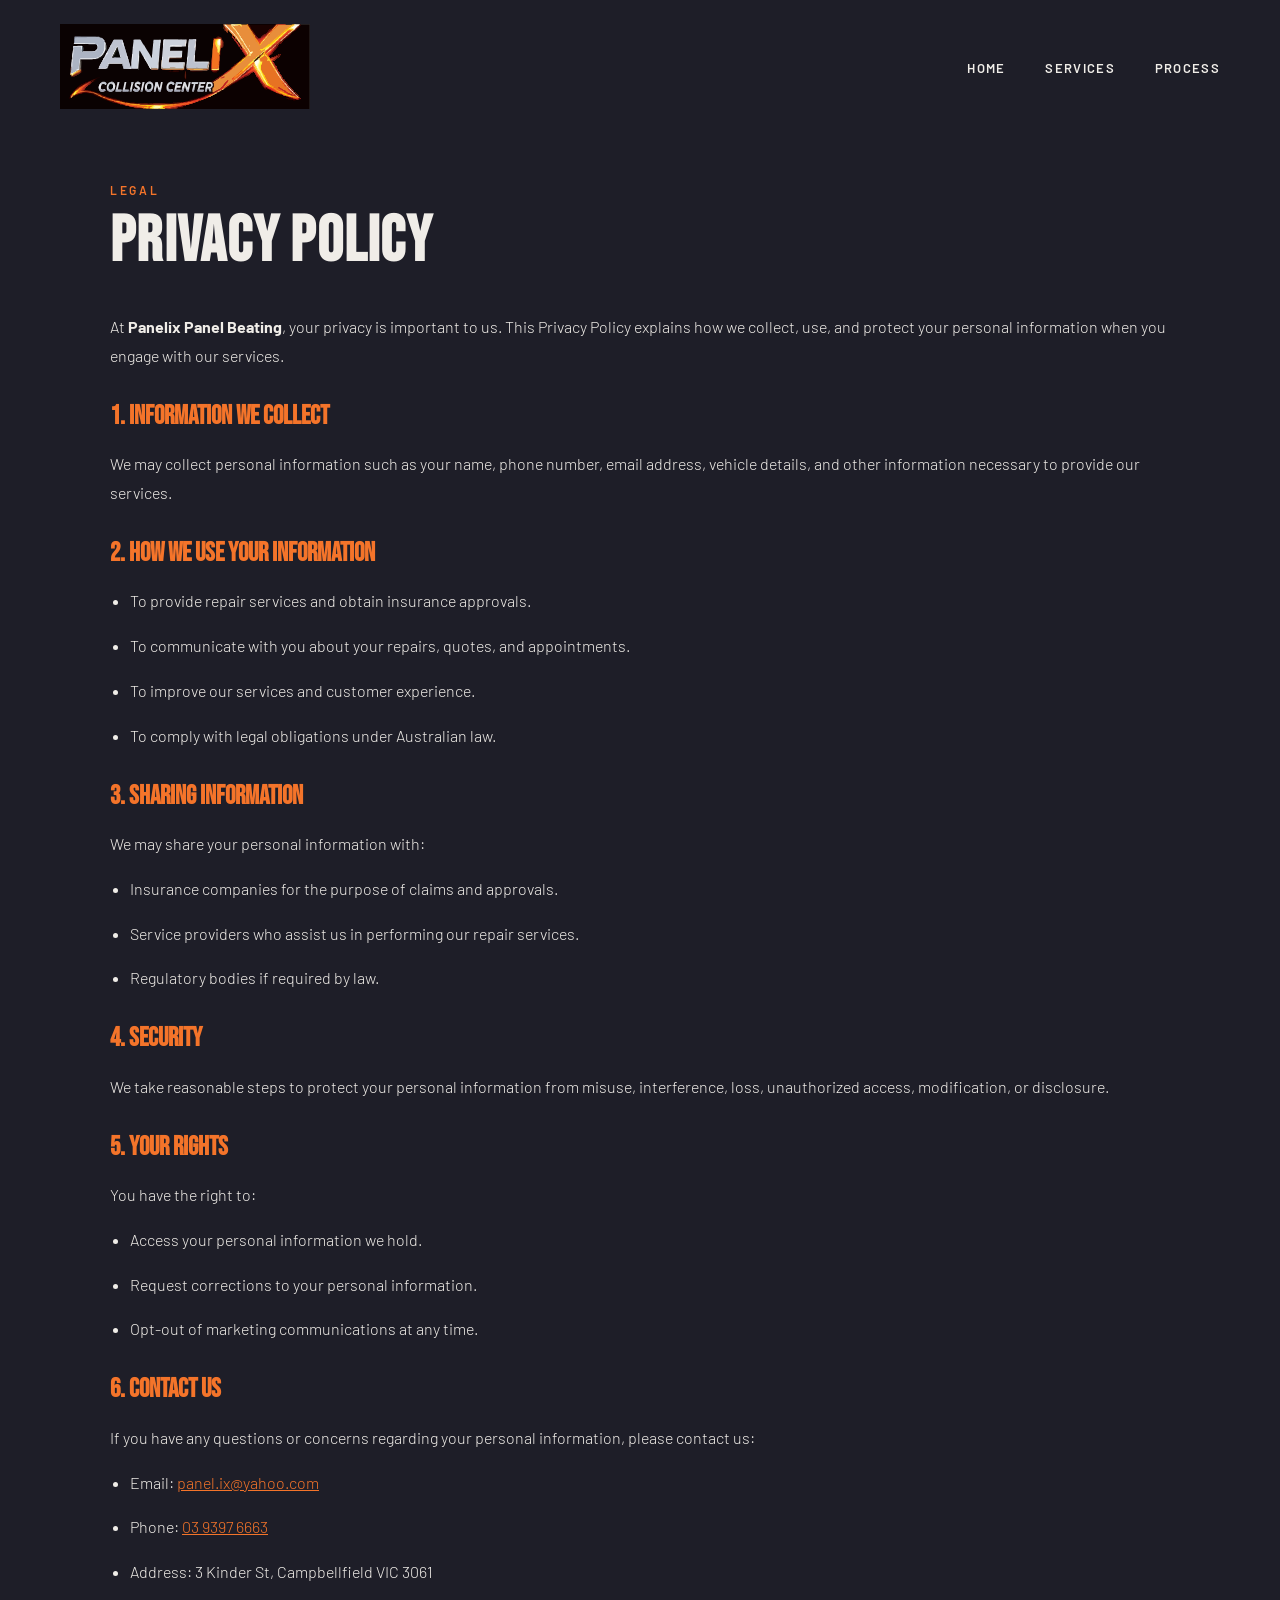
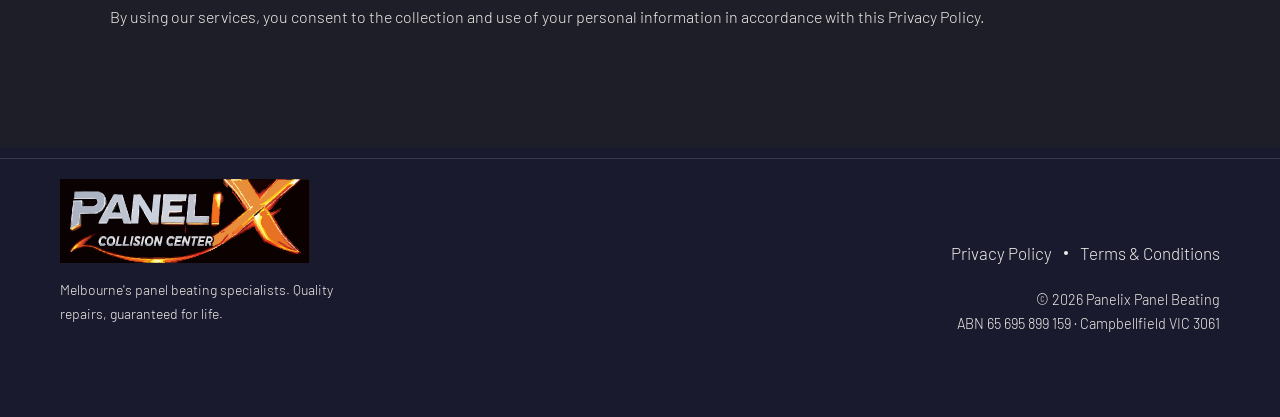
==== commit 4e23e0fa: "mobile menu updated" ====
--- a/privacy.html
+++ b/privacy.html
@@ -22,7 +22,6 @@
       <li><a href="index.html">Home</a></li>
       <li><a href="services.html">Services</a></li>
       <li><a href="process.html">Process</a></li>
-      <li><a href="about.html">About</a></li>
     </ul>
 
     <button class="nav__hamburger" id="hamburger" aria-label="Toggle menu">
@@ -32,7 +31,14 @@
 
   <!-- Mobile Menu -->
 
-
+  <!-- Mobile Menu -->
+  <div class="mobile-menu" id="mobileMenu">
+    <ul>
+      <li><a href="index.html" class="mobile-link">Home</a></li>
+      <li><a href="services.html" class="mobile-link">Services</a></li>
+      <li><a href="process.html" class="mobile-link">Process</a></li>
+    </ul>
+  </div>
   
 
   <!-- STATS STRIP -->
--- a/css_sheet/styles.css
+++ b/css_sheet/styles.css
@@ -9,7 +9,7 @@
   --steel-mid: #1e1e28;
   --steel-light: #2c2c3a;
   --steel-border: #3a3a4a;
-  --spark: #ccd547;
+  --spark: #f4742a;
   --spark-bright: #fb923c;
   --spark-glow: rgba(249, 115, 22, 0.25);
   --text-primary: #f0ede8;
@@ -237,7 +237,7 @@
   top: 0; left: 0; right: 0;
   background: var(--steel-dark);
   z-index: 99;
-  padding: 90px 40px 40px;
+  padding: 120px 40px 40px;
   transform: translateY(-100%);
   transition: transform 0.4s cubic-bezier(0.77, 0, 0.18, 1);
   border-bottom: 2px solid var(--spark);
@@ -261,8 +261,8 @@
 }
 
 .logo-img {
-  width: 550px;   /* adjust as needed */
-  margin-left: -70px;
+  width: 250px;   /* adjust as needed */
+  margin-left: 0px;
   height: auto;   /* keeps aspect ratio */
 }
 
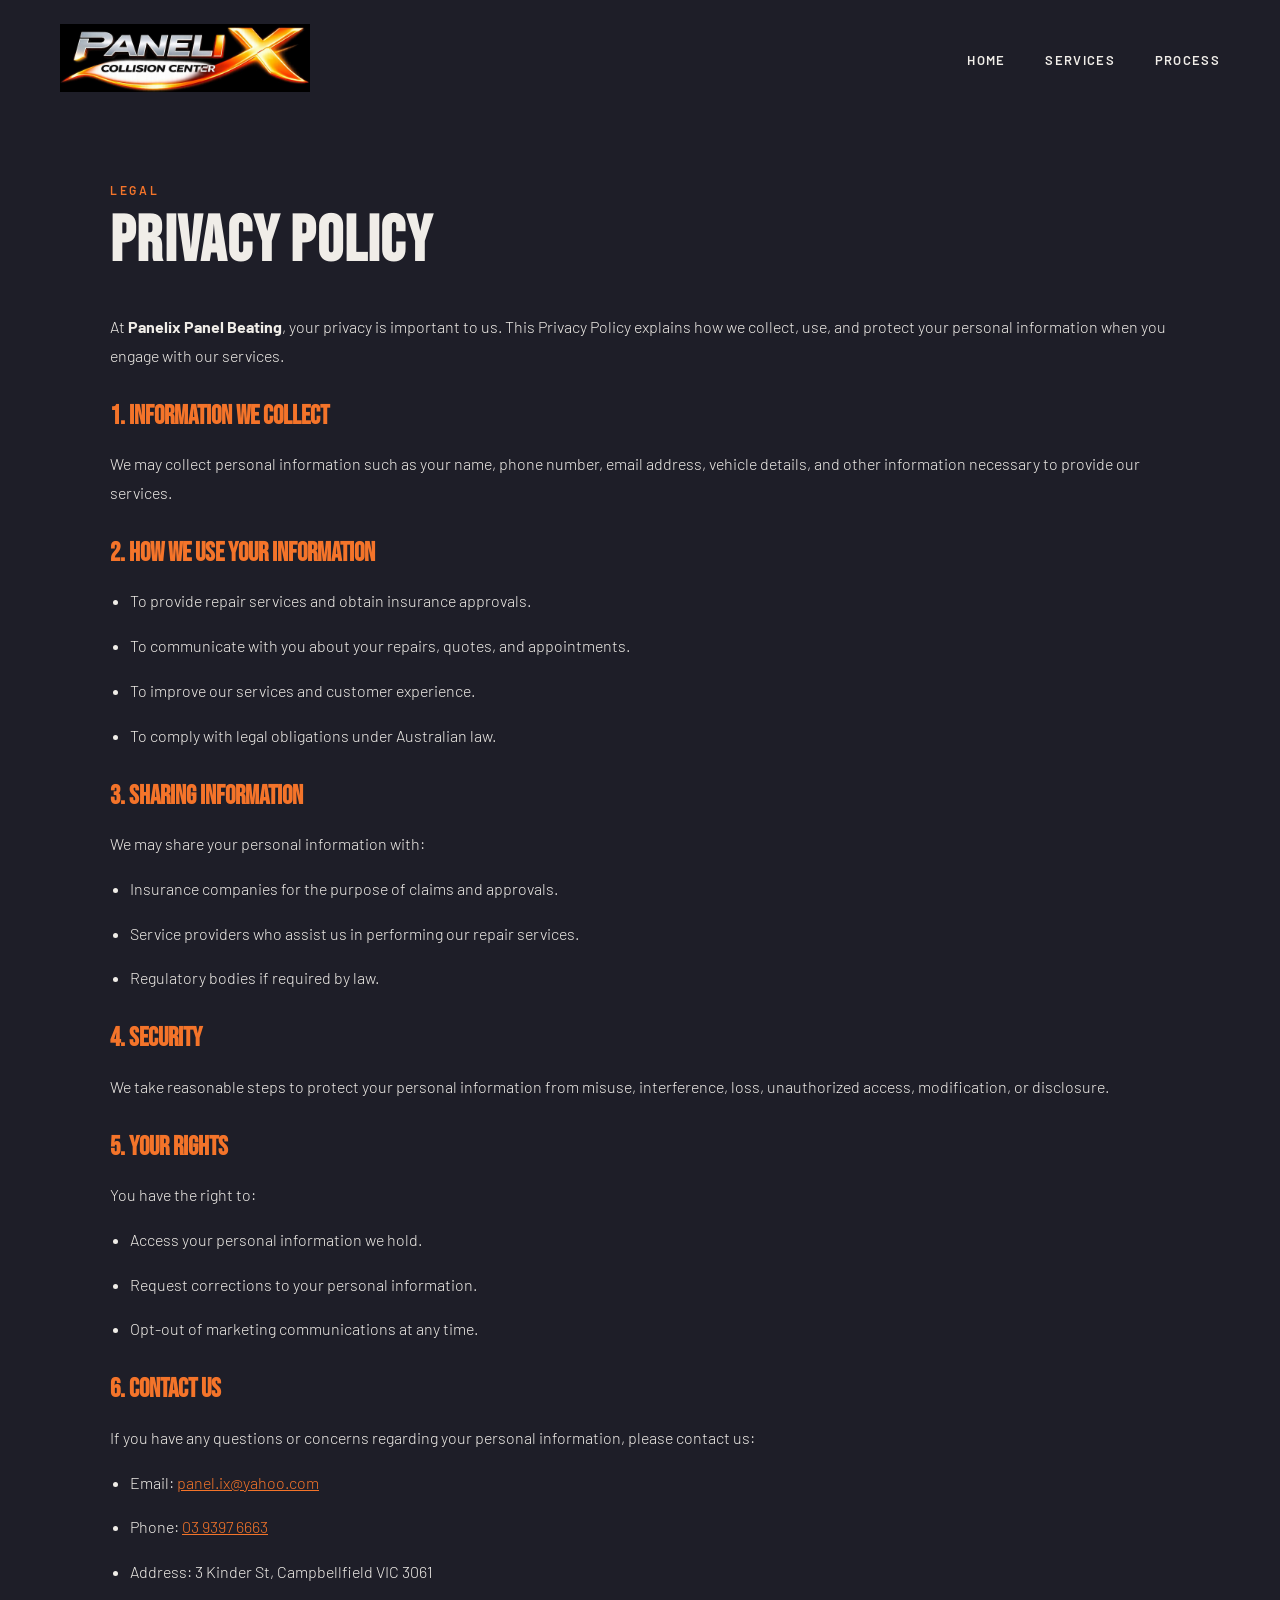
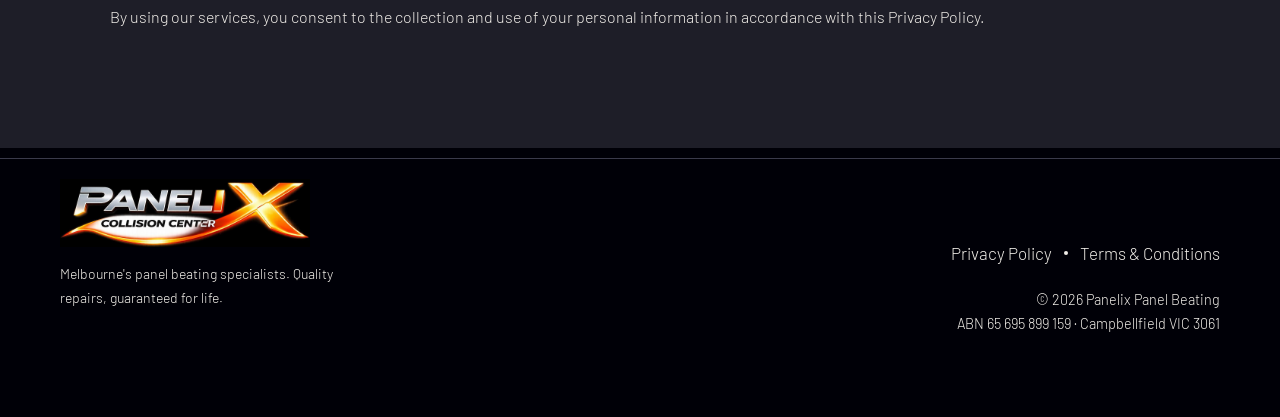
==== commit c400034d: "mobile menu updated" ====
--- a/privacy.html
+++ b/privacy.html
@@ -4,6 +4,7 @@
   <meta charset="UTF-8" />
   <meta name="viewport" content="width=device-width, initial-scale=1.0" />
   <title>Panelix: Privacy </title>
+  <link rel="icon" type="image/png" href="images/logo-cropped.svg">
   <link rel="stylesheet" href="css_sheet/styles.css" />
   <link rel="preconnect" href="https://fonts.googleapis.com" />
   <link rel="preconnect" href="https://fonts.gstatic.com" crossorigin />
@@ -15,7 +16,7 @@
   <nav class="nav" id="navbar">
 
       <a href="index.html" class="logo">
-        <img src="images/logo.svg"  alt="AI Privacy Consultancy Logo" class="logo-img">
+        <img src="images/logo_1.jpeg"  alt="AI Privacy Consultancy Logo" class="logo-img">
       </a>
 
     <ul class="nav__links">
@@ -101,7 +102,7 @@
     <!-- LEFT -->
     <div class="footer__brand">
       <a href="index.html" class="logo">
-        <img src="images/logo.svg" alt="Panelix" class="logo-img">
+        <img src="images/logo_1.jpeg" alt="Panelix" class="logo-img">
       </a>
       <p>
         Melbourne's panel beating specialists. 
--- a/css_sheet/styles.css
+++ b/css_sheet/styles.css
@@ -4,7 +4,7 @@
 
 /* --- TOKENS --- */
 :root {
-  --steel-darkest: #1a1a2e;
+  --steel-darkest: #000007;
   --steel-dark: #14141a;
   --steel-mid: #1e1e28;
   --steel-light: #2c2c3a;
